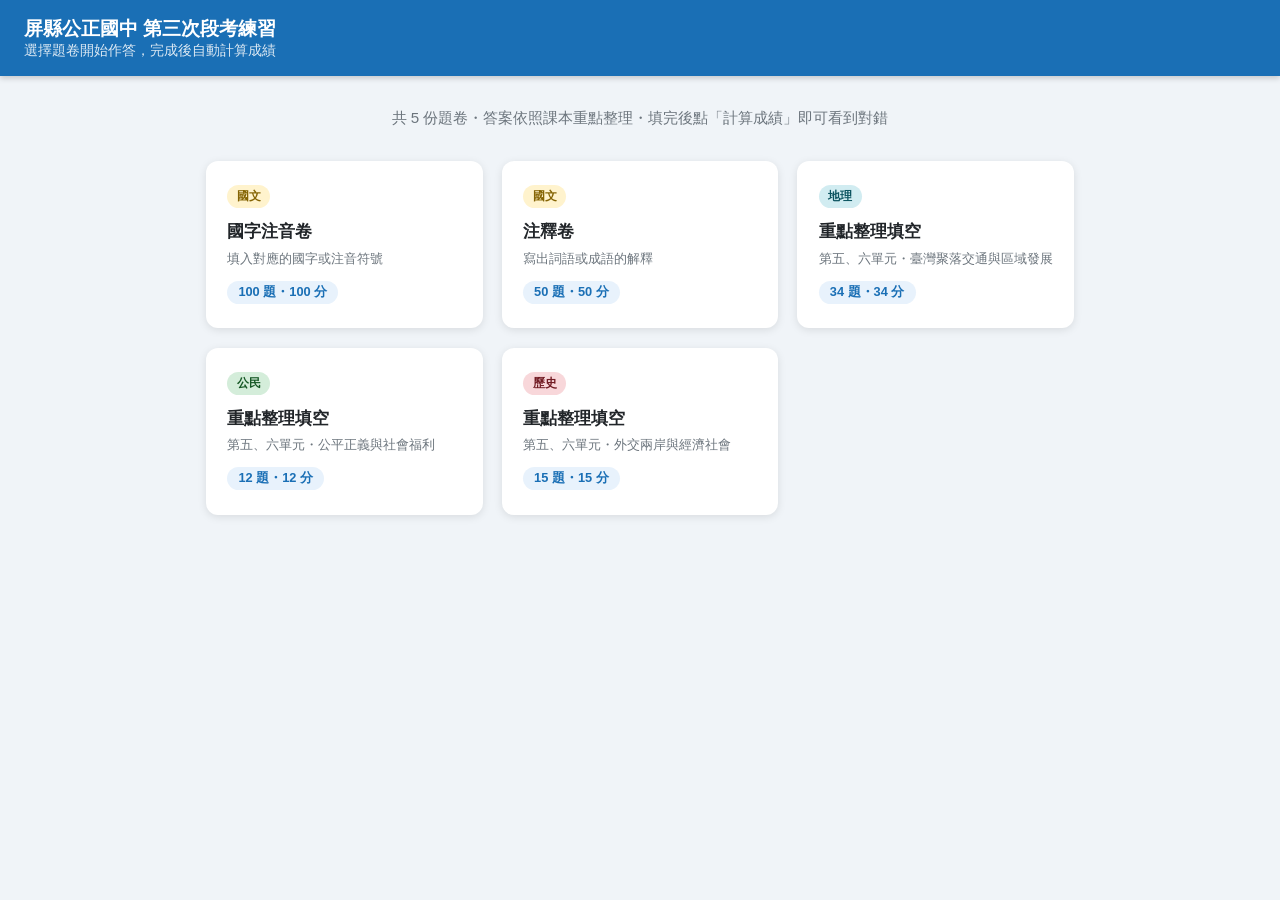
==== index.html @ 4b2d209b "feat: 建立屏縣公正國中第三次段考線上練習網站 - 國文注音卷 100 題、注釋卷 50 題（依原始試卷） - 地理、公民、歷史各科重點整理填空（依【...】格式） - 答案採 UTF-8 Bas" ====
<!DOCTYPE html>
<html lang="zh-TW">
<head>
  <meta charset="UTF-8">
  <meta name="viewport" content="width=device-width, initial-scale=1">
  <title>屏縣公正國中 第三次段考練習</title>
  <link rel="stylesheet" href="css/style.css">
</head>
<body>
  <header class="site-header">
    <div>
      <div class="h1" style="font-size:1.2rem;font-weight:700">屏縣公正國中 第三次段考練習</div>
      <div class="sub">選擇題卷開始作答，完成後自動計算成績</div>
    </div>
  </header>

  <main class="index-main">
    <p class="index-intro">共 5 份題卷・答案依照課本重點整理・填完後點「計算成績」即可看到對錯</p>

    <div class="subject-grid">

      <a class="exam-card" href="exam.html?exam=chinese_zhuyin">
        <span class="badge badge-cn">國文</span>
        <h2>國字注音卷</h2>
        <p class="meta">填入對應的國字或注音符號</p>
        <span class="score-chip">100 題・100 分</span>
      </a>

      <a class="exam-card" href="exam.html?exam=chinese_zhushi">
        <span class="badge badge-cn">國文</span>
        <h2>注釋卷</h2>
        <p class="meta">寫出詞語或成語的解釋</p>
        <span class="score-chip">50 題・50 分</span>
      </a>

      <a class="exam-card" href="exam.html?exam=geography">
        <span class="badge badge-geo">地理</span>
        <h2>重點整理填空</h2>
        <p class="meta">第五、六單元・臺灣聚落交通與區域發展</p>
        <span class="score-chip">34 題・34 分</span>
      </a>

      <a class="exam-card" href="exam.html?exam=civics">
        <span class="badge badge-civ">公民</span>
        <h2>重點整理填空</h2>
        <p class="meta">第五、六單元・公平正義與社會福利</p>
        <span class="score-chip">12 題・12 分</span>
      </a>

      <a class="exam-card" href="exam.html?exam=history">
        <span class="badge badge-his">歷史</span>
        <h2>重點整理填空</h2>
        <p class="meta">第五、六單元・外交兩岸與經濟社會</p>
        <span class="score-chip">15 題・15 分</span>
      </a>

    </div>
  </main>
</body>
</html>
---- css/style.css ----
/* ── 全域 ── */
*, *::before, *::after { box-sizing: border-box; margin: 0; padding: 0; }

:root {
  --blue:   #1a6fb5;
  --blue-l: #e8f2fc;
  --green:  #1e8549;
  --green-l:#e6f4ec;
  --red:    #c0392b;
  --red-l:  #fdecea;
  --gray:   #6c757d;
  --gray-l: #f4f6f8;
  --border: #dee2e6;
  --shadow: 0 2px 8px rgba(0,0,0,.10);
}

body {
  font-family: 'Noto Sans TC', '微軟正黑體', sans-serif;
  background: #f0f4f8;
  color: #212529;
  min-height: 100vh;
}

/* ── 頂部 ── */
.site-header {
  background: var(--blue);
  color: #fff;
  padding: 1rem 1.5rem;
  display: flex;
  align-items: center;
  gap: .75rem;
  box-shadow: 0 2px 6px rgba(0,0,0,.2);
}
.site-header h1 { font-size: 1.2rem; font-weight: 700; }
.site-header .sub { font-size: .85rem; opacity: .85; }
.back-btn {
  color: #fff;
  text-decoration: none;
  background: rgba(255,255,255,.2);
  border-radius: 6px;
  padding: .3rem .7rem;
  font-size: .9rem;
  white-space: nowrap;
  transition: background .15s;
}
.back-btn:hover { background: rgba(255,255,255,.35); }

/* ── 首頁 ── */
.index-main {
  max-width: 900px;
  margin: 2rem auto;
  padding: 0 1rem;
}
.index-intro {
  text-align: center;
  margin-bottom: 2rem;
  color: var(--gray);
  font-size: .95rem;
}
.subject-grid {
  display: grid;
  grid-template-columns: repeat(auto-fill, minmax(250px, 1fr));
  gap: 1.2rem;
}
.exam-card {
  background: #fff;
  border-radius: 12px;
  box-shadow: var(--shadow);
  padding: 1.4rem 1.2rem;
  cursor: pointer;
  text-decoration: none;
  color: inherit;
  display: block;
  border: 2px solid transparent;
  transition: transform .15s, border-color .15s, box-shadow .15s;
}
.exam-card:hover {
  transform: translateY(-3px);
  border-color: var(--blue);
  box-shadow: 0 6px 18px rgba(26,111,181,.15);
}
.exam-card .badge {
  display: inline-block;
  font-size: .72rem;
  font-weight: 600;
  padding: .25rem .6rem;
  border-radius: 20px;
  margin-bottom: .75rem;
}
.badge-cn  { background: #fff3cd; color: #856404; }
.badge-geo { background: #d1ecf1; color: #0c5460; }
.badge-civ { background: #d4edda; color: #155724; }
.badge-his { background: #f8d7da; color: #721c24; }

.exam-card h2 { font-size: 1.05rem; font-weight: 700; margin-bottom: .4rem; }
.exam-card .meta { color: var(--gray); font-size: .83rem; }
.exam-card .score-chip {
  margin-top: .8rem;
  display: inline-block;
  background: var(--blue-l);
  color: var(--blue);
  border-radius: 20px;
  padding: .2rem .7rem;
  font-size: .8rem;
  font-weight: 600;
}

/* ── 考試頁 ── */
.exam-main {
  max-width: 860px;
  margin: 1.5rem auto;
  padding: 0 1rem 3rem;
}
.exam-info-box {
  background: #fff;
  border-radius: 10px;
  padding: 1rem 1.4rem;
  margin-bottom: 1.5rem;
  box-shadow: var(--shadow);
  display: flex;
  align-items: center;
  gap: 1rem;
  flex-wrap: wrap;
}
.exam-info-box .title { font-size: 1.1rem; font-weight: 700; flex: 1; }
.exam-info-box .instructions { color: var(--gray); font-size: .85rem; flex-basis: 100%; }

/* 題目列表 */
.questions-list { display: flex; flex-direction: column; gap: .7rem; }

.question-item {
  background: #fff;
  border-radius: 8px;
  padding: .85rem 1.2rem;
  box-shadow: 0 1px 4px rgba(0,0,0,.07);
  display: flex;
  align-items: flex-start;
  gap: .75rem;
  transition: background .2s;
}
.question-item.correct { background: var(--green-l); border-left: 4px solid var(--green); }
.question-item.wrong   { background: var(--red-l);   border-left: 4px solid var(--red); }

.q-num {
  font-weight: 700;
  color: var(--blue);
  min-width: 2.2rem;
  text-align: right;
  padding-top: .15rem;
  font-size: .9rem;
}
.q-body { flex: 1; }
.q-text {
  font-size: .95rem;
  line-height: 1.6;
  margin-bottom: .45rem;
  white-space: pre-wrap;
}
.q-input {
  border: 1.5px solid var(--border);
  border-radius: 6px;
  padding: .35rem .65rem;
  font-size: .95rem;
  font-family: inherit;
  width: 100%;
  max-width: 380px;
  outline: none;
  transition: border-color .15s;
}
.q-input:focus { border-color: var(--blue); }
.q-input:disabled { background: var(--gray-l); cursor: not-allowed; }

/* 結果標示 */
.q-result {
  margin-top: .45rem;
  font-size: .85rem;
  display: none;
}
.q-result.visible { display: block; }
.q-result .user-ans { color: var(--red); }
.q-result .correct-ans { color: var(--green); font-weight: 600; }
.q-result .ok-label { color: var(--green); font-weight: 600; }

/* ── 提交 / 成績區 ── */
.submit-area {
  margin-top: 1.8rem;
  display: flex;
  flex-direction: column;
  align-items: center;
  gap: 1rem;
}
.btn-submit {
  background: var(--blue);
  color: #fff;
  border: none;
  border-radius: 8px;
  padding: .8rem 2.5rem;
  font-size: 1.05rem;
  font-weight: 700;
  cursor: pointer;
  font-family: inherit;
  transition: background .15s, transform .1s;
  box-shadow: 0 2px 8px rgba(26,111,181,.3);
}
.btn-submit:hover { background: #155a9a; transform: translateY(-1px); }
.btn-submit:active { transform: translateY(0); }
.btn-retry {
  background: #fff;
  color: var(--blue);
  border: 2px solid var(--blue);
  border-radius: 8px;
  padding: .55rem 1.5rem;
  font-size: .95rem;
  font-weight: 700;
  cursor: pointer;
  font-family: inherit;
  transition: background .15s;
}
.btn-retry:hover { background: var(--blue-l); }

.score-panel {
  display: none;
  width: 100%;
  max-width: 480px;
  background: #fff;
  border-radius: 14px;
  box-shadow: var(--shadow);
  padding: 1.5rem 1.8rem;
  text-align: center;
}
.score-panel.visible { display: block; }
.score-panel .score-big {
  font-size: 3rem;
  font-weight: 800;
  color: var(--blue);
  line-height: 1;
}
.score-panel .score-total { font-size: 1.3rem; color: var(--gray); }
.score-panel .score-pct {
  font-size: 1.1rem;
  margin-top: .5rem;
  font-weight: 600;
}
.score-panel .score-pct.pass  { color: var(--green); }
.score-panel .score-pct.fail  { color: var(--red); }
.score-panel .correct-count, .score-panel .wrong-count {
  display: inline-block;
  margin-top: .8rem;
  font-size: .9rem;
  padding: .3rem .8rem;
  border-radius: 20px;
  margin: .4rem .3rem 0;
}
.score-panel .correct-count { background: var(--green-l); color: var(--green); }
.score-panel .wrong-count   { background: var(--red-l);   color: var(--red); }

/* 進度提示 */
.progress-bar-wrap {
  background: var(--border);
  border-radius: 6px;
  height: 6px;
  margin: 1rem 0 .3rem;
  overflow: hidden;
}
.progress-bar { height: 100%; background: var(--blue); transition: width .4s; }
.progress-text { color: var(--gray); font-size: .82rem; text-align: center; }

/* ── 響應式 ── */
@media (max-width: 540px) {
  .site-header h1 { font-size: 1rem; }
  .q-num { min-width: 1.8rem; }
  .score-panel .score-big { font-size: 2.4rem; }
  .q-input { max-width: 100%; }
}
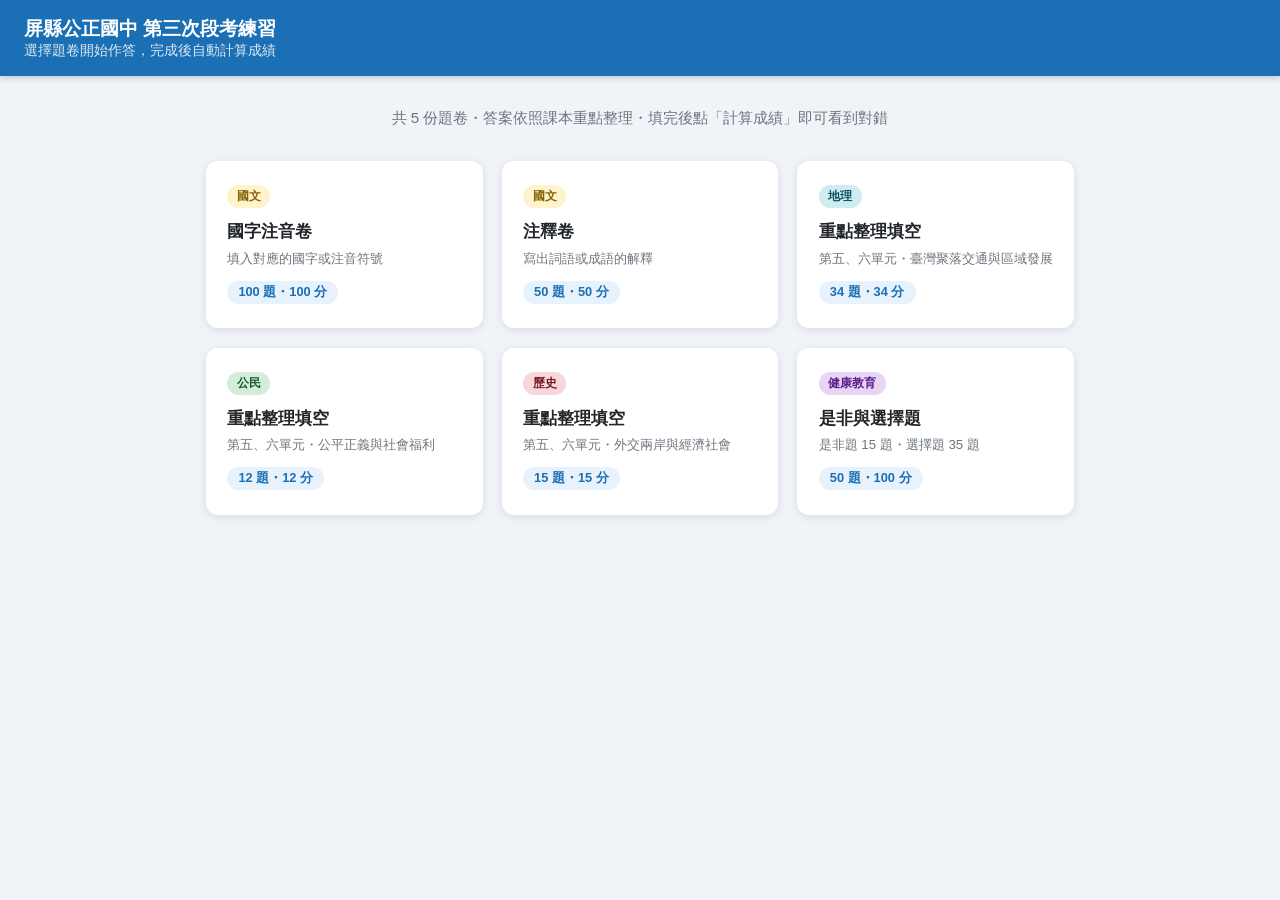
==== commit fa4aa345: "feat: 新增健康教育 50 題（是非15題＋選擇35題，每題2分共100分）" ====
--- a/index.html
+++ b/index.html
@@ -54,6 +54,13 @@
         <span class="score-chip">15 題・15 分</span>
       </a>
 
+      <a class="exam-card" href="exam.html?exam=health">
+        <span class="badge badge-health">健康教育</span>
+        <h2>是非與選擇題</h2>
+        <p class="meta">是非題 15 題・選擇題 35 題</p>
+        <span class="score-chip">50 題・100 分</span>
+      </a>
+
     </div>
   </main>
 </body>
--- a/css/style.css
+++ b/css/style.css
@@ -87,10 +87,11 @@
   border-radius: 20px;
   margin-bottom: .75rem;
 }
-.badge-cn  { background: #fff3cd; color: #856404; }
-.badge-geo { background: #d1ecf1; color: #0c5460; }
-.badge-civ { background: #d4edda; color: #155724; }
-.badge-his { background: #f8d7da; color: #721c24; }
+.badge-cn     { background: #fff3cd; color: #856404; }
+.badge-geo    { background: #d1ecf1; color: #0c5460; }
+.badge-civ    { background: #d4edda; color: #155724; }
+.badge-his    { background: #f8d7da; color: #721c24; }
+.badge-health { background: #e8d5f5; color: #5a1d8a; }
 
 .exam-card h2 { font-size: 1.05rem; font-weight: 700; margin-bottom: .4rem; }
 .exam-card .meta { color: var(--gray); font-size: .83rem; }
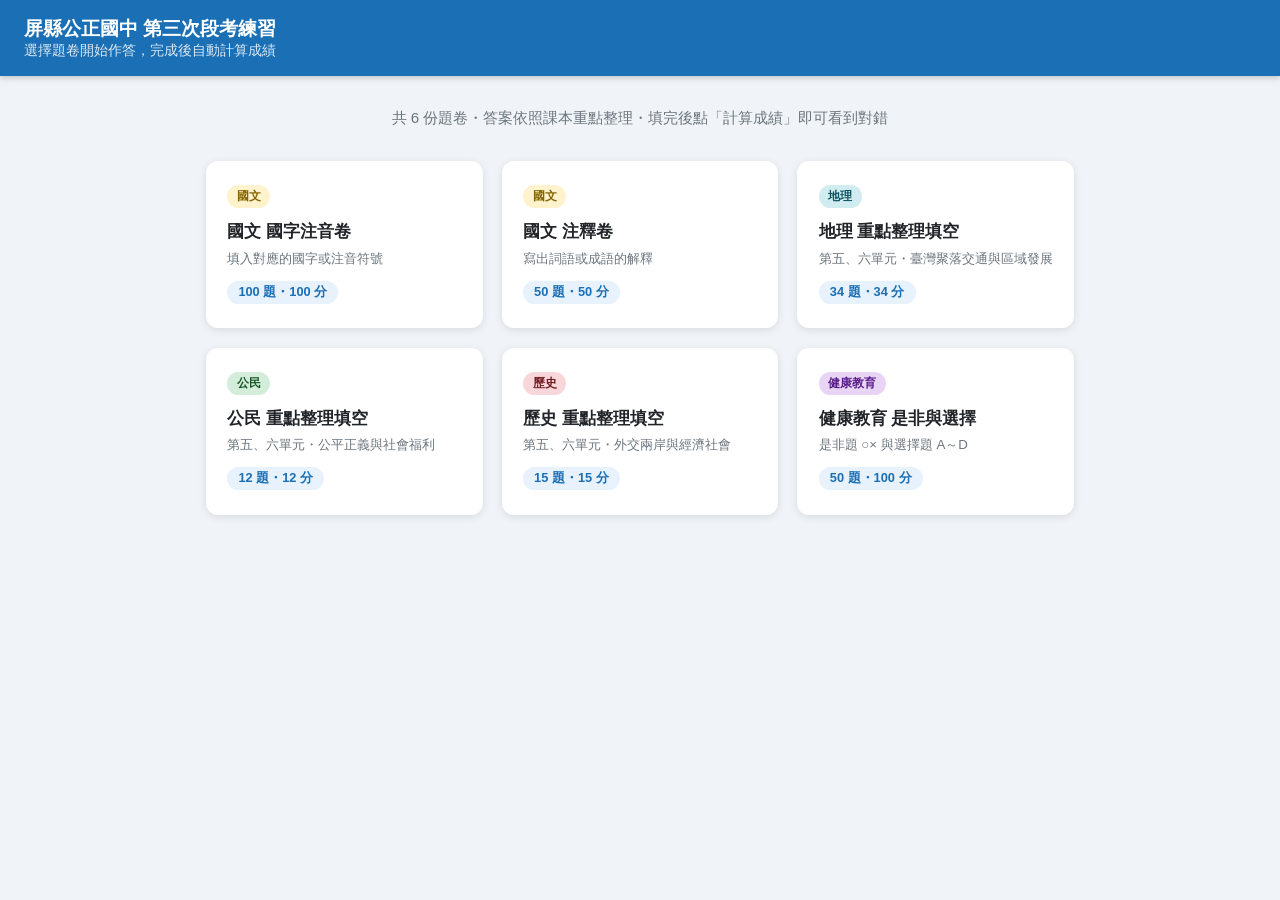
==== commit 3fef2233: "fix: 首頁題數改為動態從 questions.js 讀取，確保顯示正確" ====
--- a/index.html
+++ b/index.html
@@ -9,59 +9,42 @@
 <body>
   <header class="site-header">
     <div>
-      <div class="h1" style="font-size:1.2rem;font-weight:700">屏縣公正國中 第三次段考練習</div>
+      <div style="font-size:1.2rem;font-weight:700">屏縣公正國中 第三次段考練習</div>
       <div class="sub">選擇題卷開始作答，完成後自動計算成績</div>
     </div>
   </header>
 
   <main class="index-main">
-    <p class="index-intro">共 5 份題卷・答案依照課本重點整理・填完後點「計算成績」即可看到對錯</p>
+    <p class="index-intro">共 6 份題卷・答案依照課本重點整理・填完後點「計算成績」即可看到對錯</p>
+    <div class="subject-grid" id="card-grid"></div>
+  </main>
 
-    <div class="subject-grid">
+  <script src="js/questions.js"></script>
+  <script>
+    const META = {
+      chinese_zhuyin: { badge: 'badge-cn',     label: '國文', desc: '填入對應的國字或注音符號' },
+      chinese_zhushi: { badge: 'badge-cn',     label: '國文', desc: '寫出詞語或成語的解釋' },
+      geography:      { badge: 'badge-geo',    label: '地理', desc: '第五、六單元・臺灣聚落交通與區域發展' },
+      civics:         { badge: 'badge-civ',    label: '公民', desc: '第五、六單元・公平正義與社會福利' },
+      history:        { badge: 'badge-his',    label: '歷史', desc: '第五、六單元・外交兩岸與經濟社會' },
+      health:         { badge: 'badge-health', label: '健康教育', desc: '是非題 ○× 與選擇題 A～D' },
+    };
 
-      <a class="exam-card" href="exam.html?exam=chinese_zhuyin">
-        <span class="badge badge-cn">國文</span>
-        <h2>國字注音卷</h2>
-        <p class="meta">填入對應的國字或注音符號</p>
-        <span class="score-chip">100 題・100 分</span>
-      </a>
-
-      <a class="exam-card" href="exam.html?exam=chinese_zhushi">
-        <span class="badge badge-cn">國文</span>
-        <h2>注釋卷</h2>
-        <p class="meta">寫出詞語或成語的解釋</p>
-        <span class="score-chip">50 題・50 分</span>
-      </a>
-
-      <a class="exam-card" href="exam.html?exam=geography">
-        <span class="badge badge-geo">地理</span>
-        <h2>重點整理填空</h2>
-        <p class="meta">第五、六單元・臺灣聚落交通與區域發展</p>
-        <span class="score-chip">34 題・34 分</span>
-      </a>
-
-      <a class="exam-card" href="exam.html?exam=civics">
-        <span class="badge badge-civ">公民</span>
-        <h2>重點整理填空</h2>
-        <p class="meta">第五、六單元・公平正義與社會福利</p>
-        <span class="score-chip">12 題・12 分</span>
-      </a>
-
-      <a class="exam-card" href="exam.html?exam=history">
-        <span class="badge badge-his">歷史</span>
-        <h2>重點整理填空</h2>
-        <p class="meta">第五、六單元・外交兩岸與經濟社會</p>
-        <span class="score-chip">15 題・15 分</span>
-      </a>
-
-      <a class="exam-card" href="exam.html?exam=health">
-        <span class="badge badge-health">健康教育</span>
-        <h2>是非與選擇題</h2>
-        <p class="meta">是非題 15 題・選擇題 35 題</p>
-        <span class="score-chip">50 題・100 分</span>
-      </a>
-
-    </div>
-  </main>
+    const grid = document.getElementById('card-grid');
+    for (const [key, exam] of Object.entries(EXAMS)) {
+      const m = META[key] || { badge: 'badge-cn', label: '', desc: '' };
+      const total = exam.questions.length;
+      const score = exam.totalScore;
+      const card = document.createElement('a');
+      card.className = 'exam-card';
+      card.href = `exam.html?exam=${key}`;
+      card.innerHTML = `
+        <span class="badge ${m.badge}">${m.label}</span>
+        <h2>${exam.title}</h2>
+        <p class="meta">${m.desc}</p>
+        <span class="score-chip">${total} 題・${score} 分</span>`;
+      grid.appendChild(card);
+    }
+  </script>
 </body>
 </html>
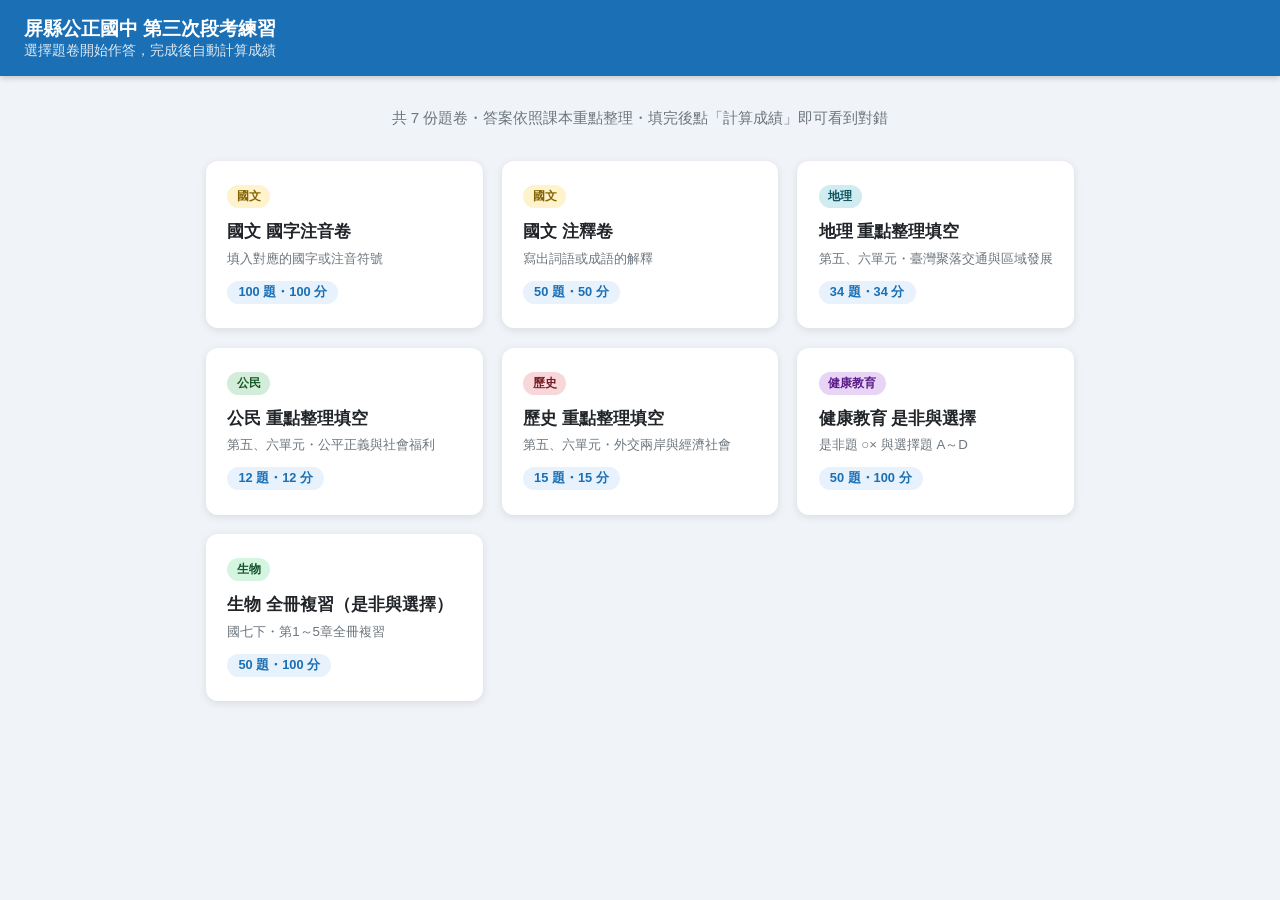
==== commit f150db39: "feat: 新增國七下生物複習卷（Ch3-5，是非15＋選擇35，共100分） 範圍：Ch3 動物界、Ch4 生態系、Ch5 生物多樣性與保育 題型：是非15題＋選擇35題，每題2分，滿分100分" ====
--- a/index.html
+++ b/index.html
@@ -15,7 +15,7 @@
   </header>
 
   <main class="index-main">
-    <p class="index-intro">共 6 份題卷・答案依照課本重點整理・填完後點「計算成績」即可看到對錯</p>
+    <p class="index-intro">共 7 份題卷・答案依照課本重點整理・填完後點「計算成績」即可看到對錯</p>
     <div class="subject-grid" id="card-grid"></div>
   </main>
 
@@ -28,6 +28,7 @@
       civics:         { badge: 'badge-civ',    label: '公民', desc: '第五、六單元・公平正義與社會福利' },
       history:        { badge: 'badge-his',    label: '歷史', desc: '第五、六單元・外交兩岸與經濟社會' },
       health:         { badge: 'badge-health', label: '健康教育', desc: '是非題 ○× 與選擇題 A～D' },
+      biology:        { badge: 'badge-bio',    label: '生物',     desc: '國七下・第1～5章全冊複習' },
     };
 
     const grid = document.getElementById('card-grid');
--- a/css/style.css
+++ b/css/style.css
@@ -92,6 +92,7 @@
 .badge-civ    { background: #d4edda; color: #155724; }
 .badge-his    { background: #f8d7da; color: #721c24; }
 .badge-health { background: #e8d5f5; color: #5a1d8a; }
+.badge-bio    { background: #d4f5e0; color: #14532d; }
 
 .exam-card h2 { font-size: 1.05rem; font-weight: 700; margin-bottom: .4rem; }
 .exam-card .meta { color: var(--gray); font-size: .83rem; }
